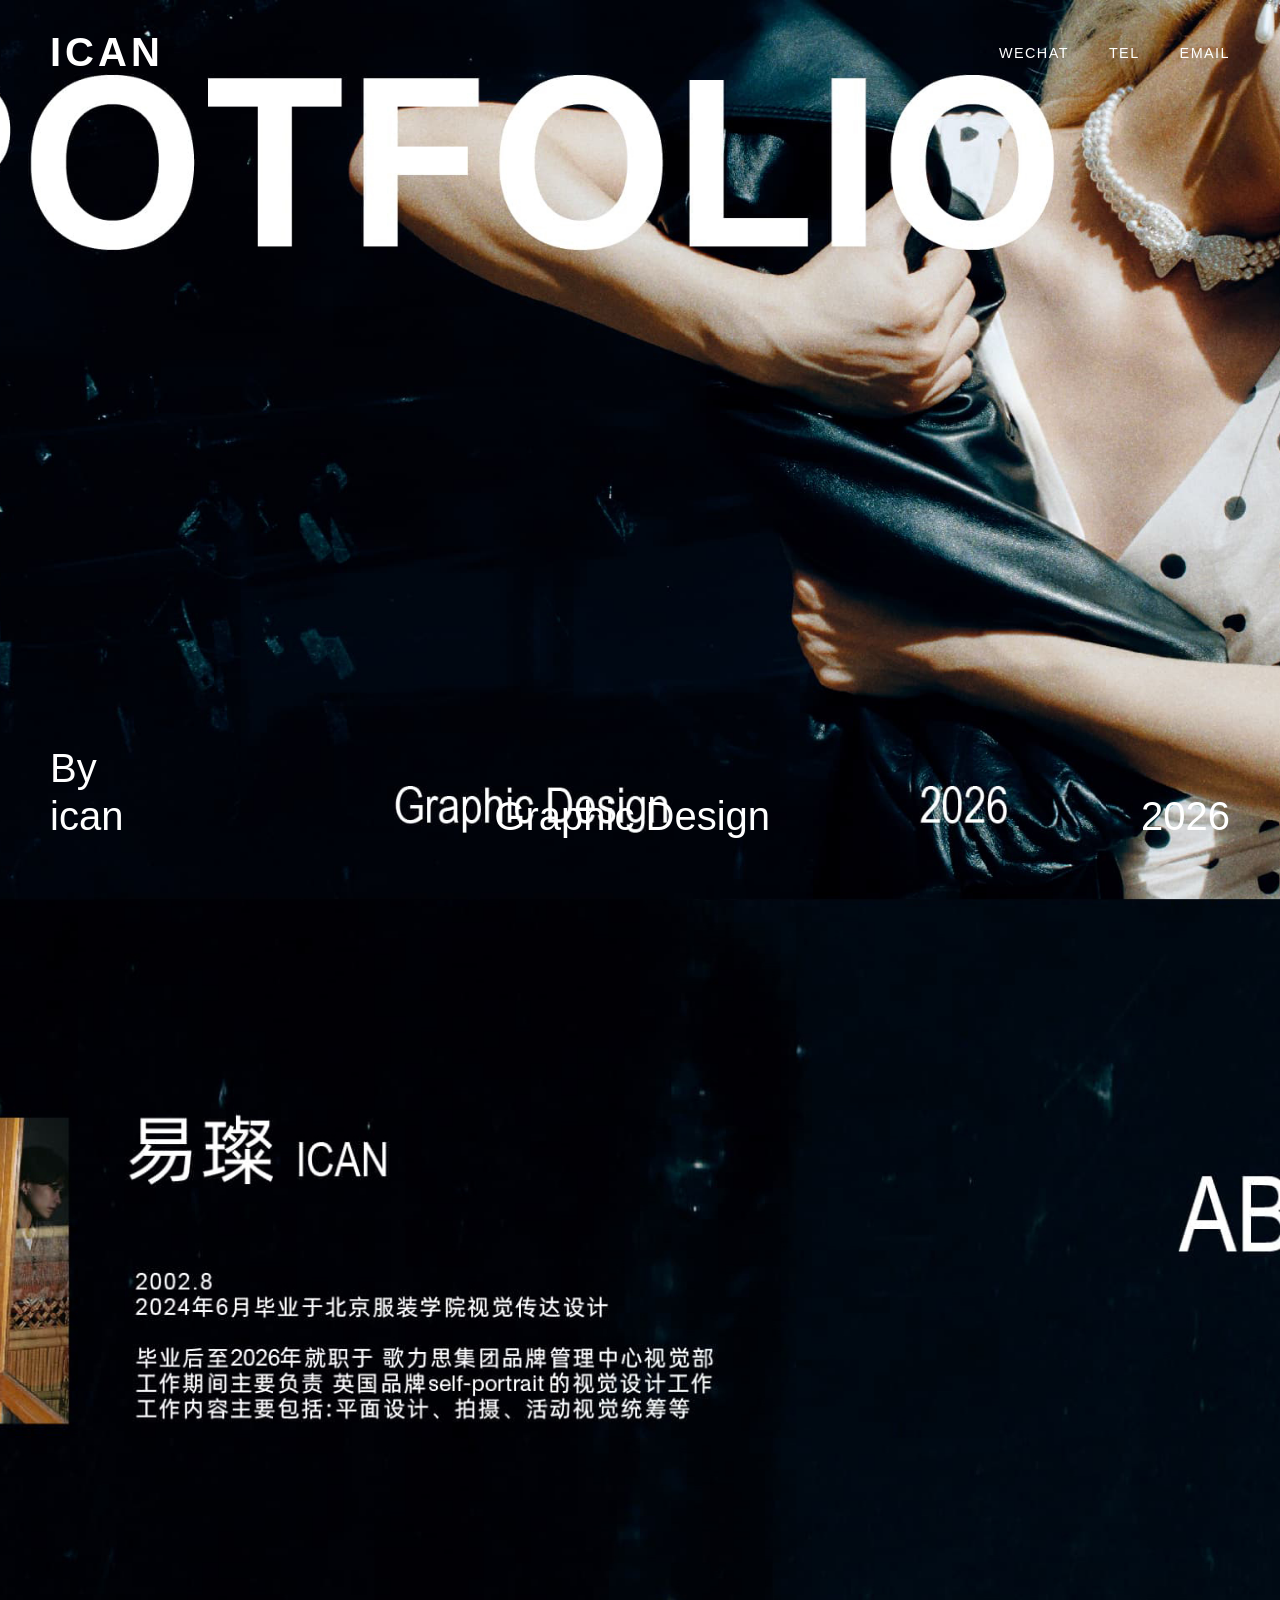
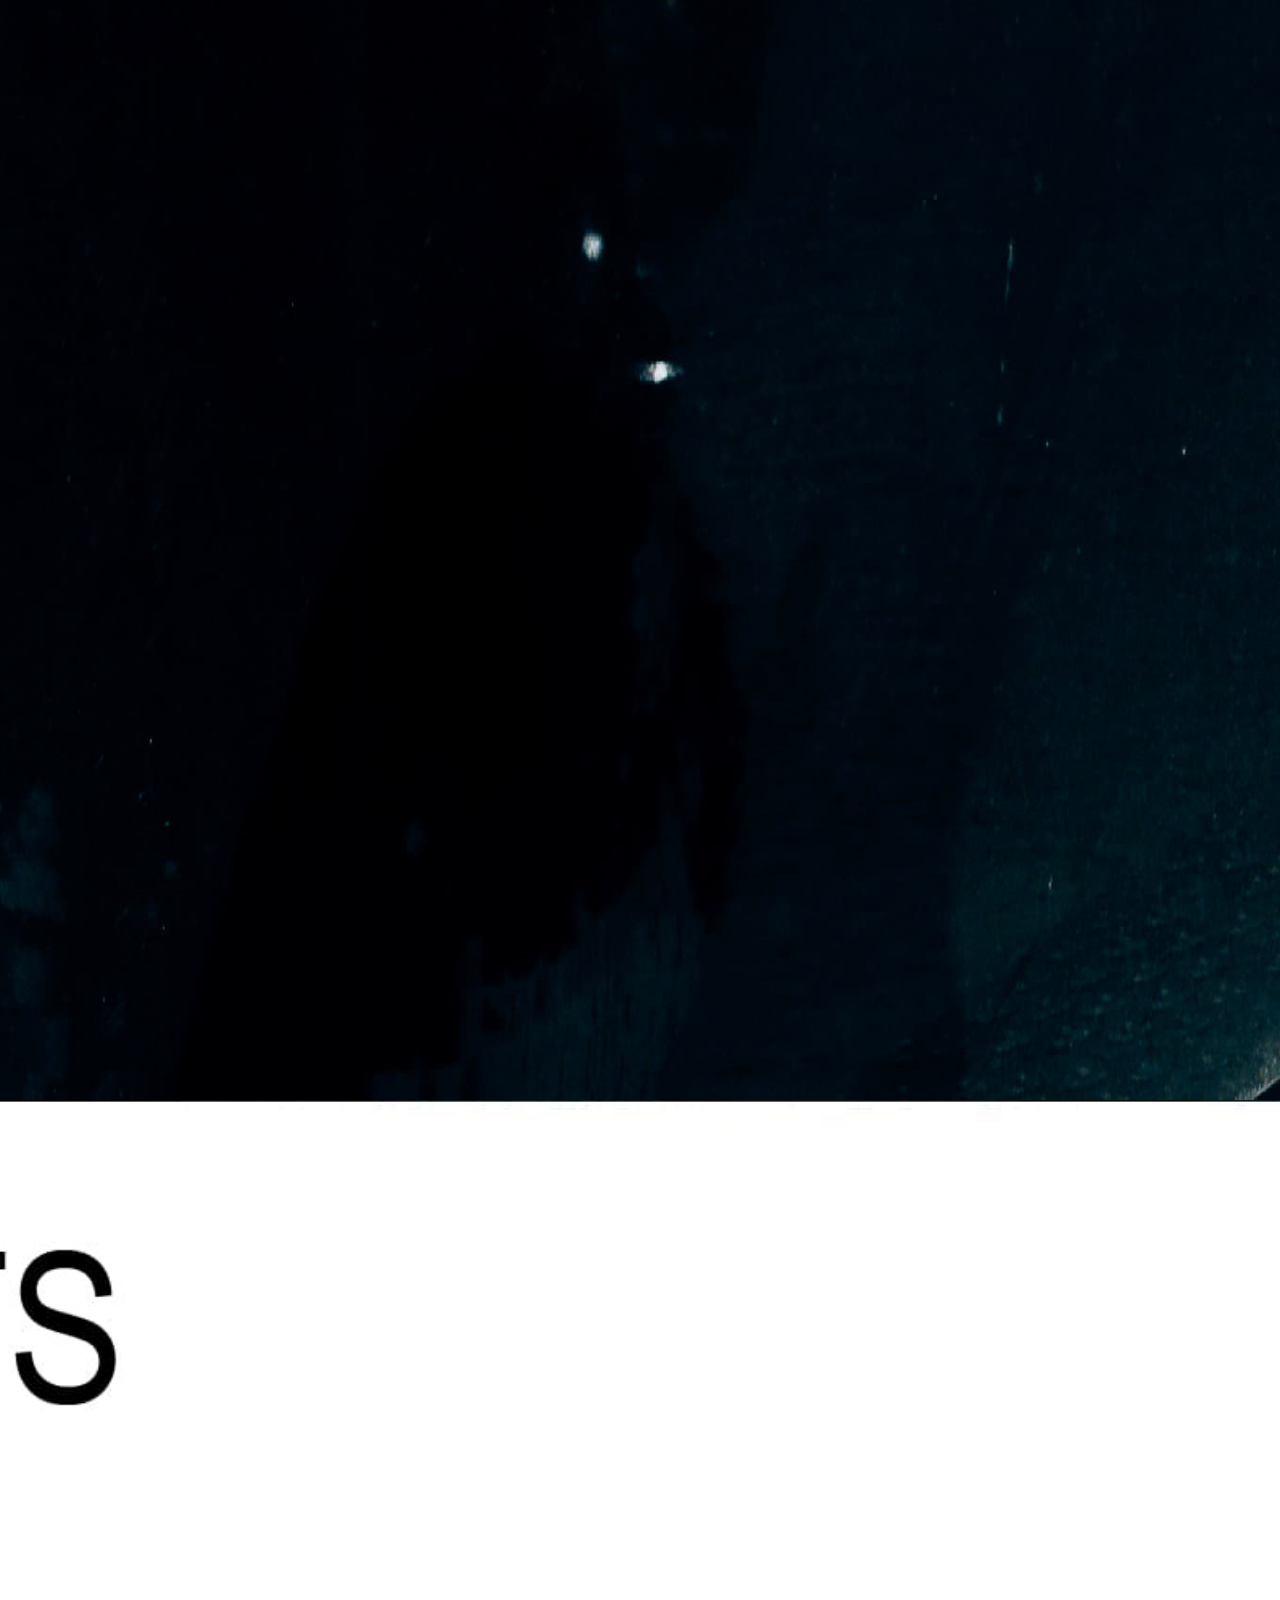
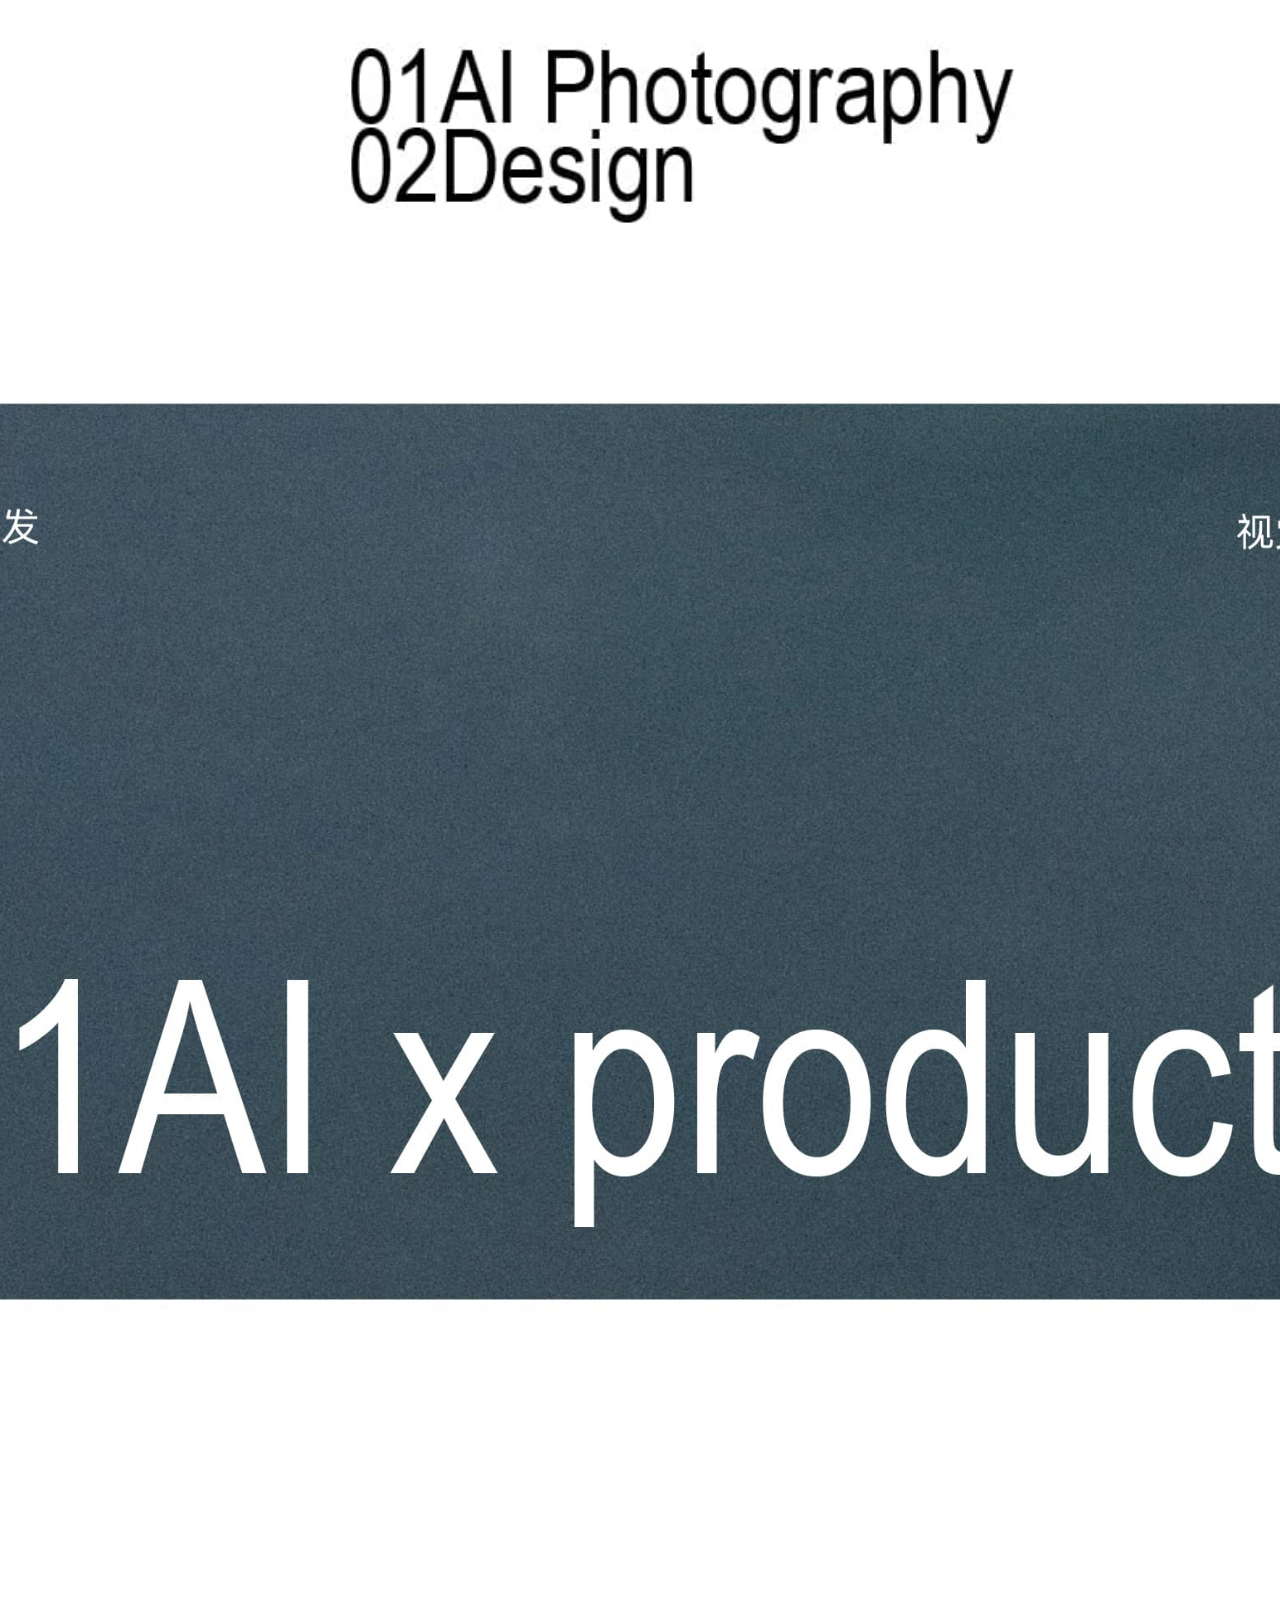
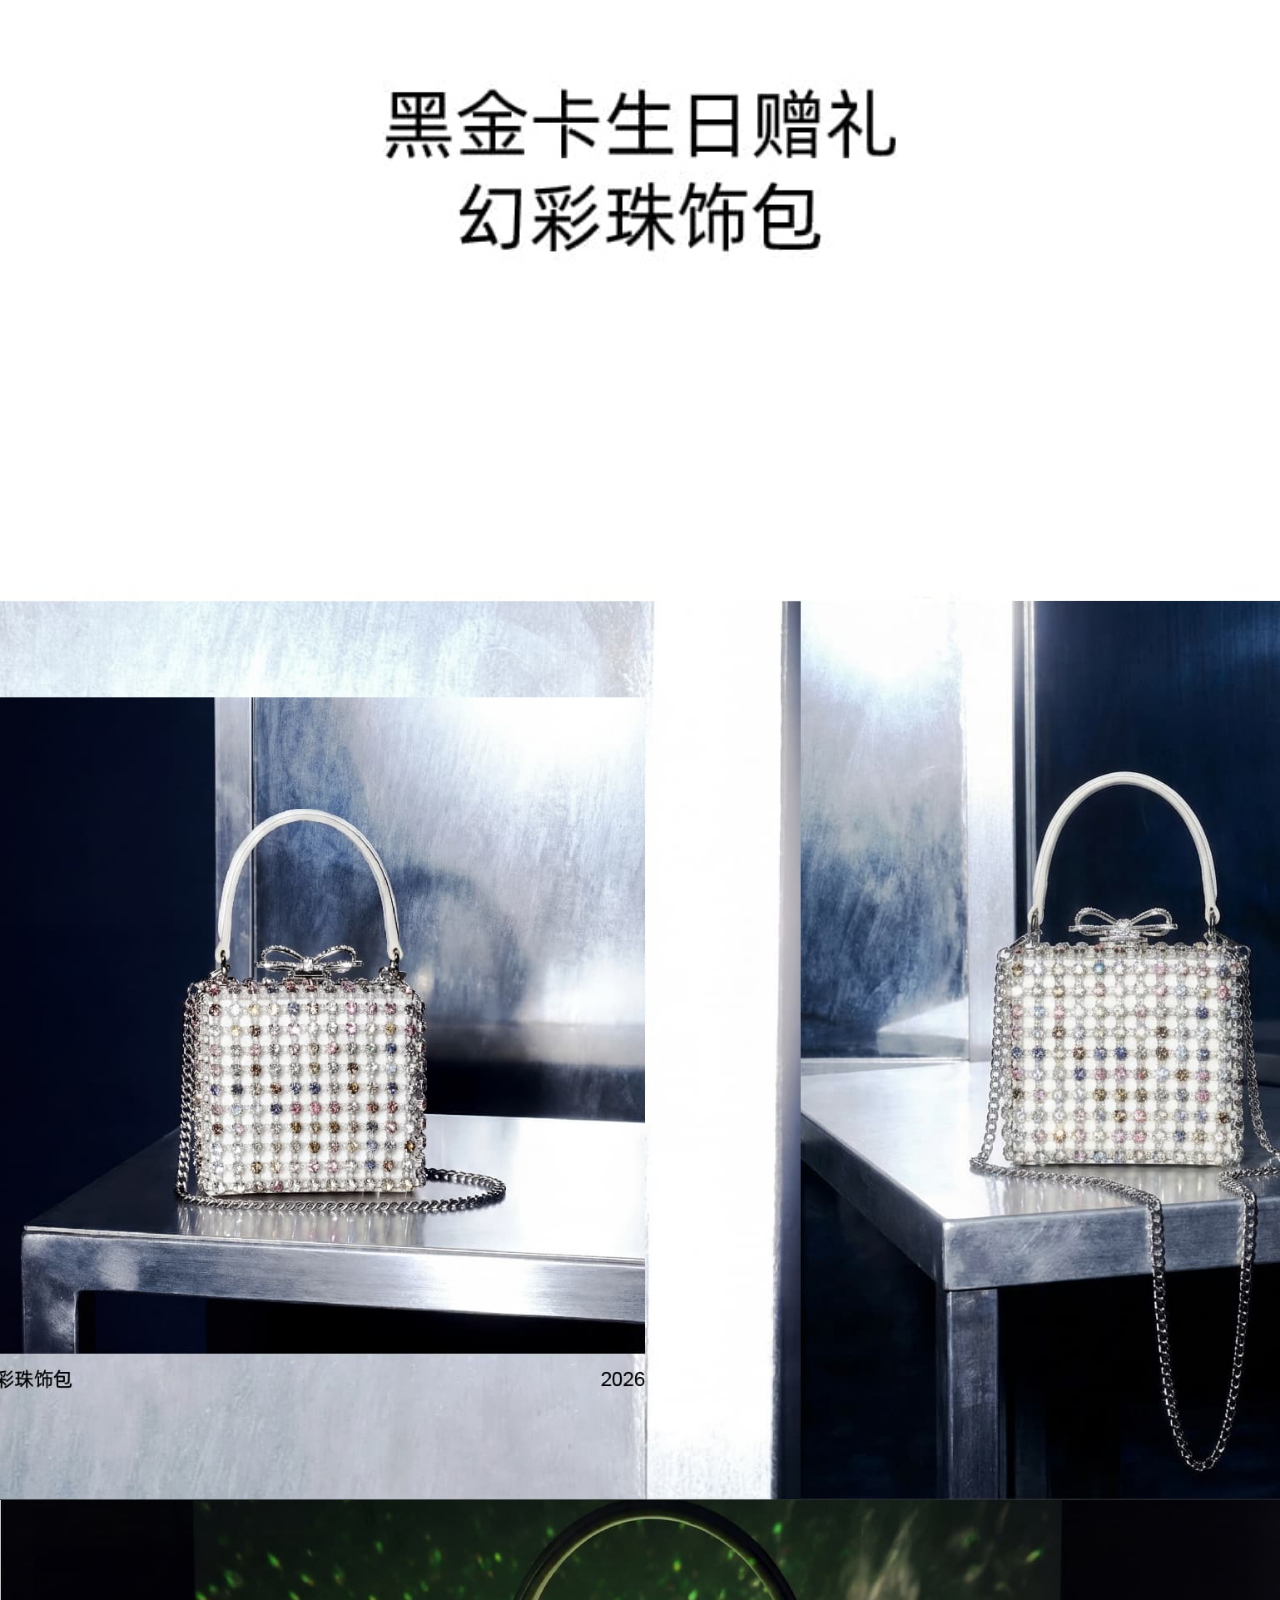
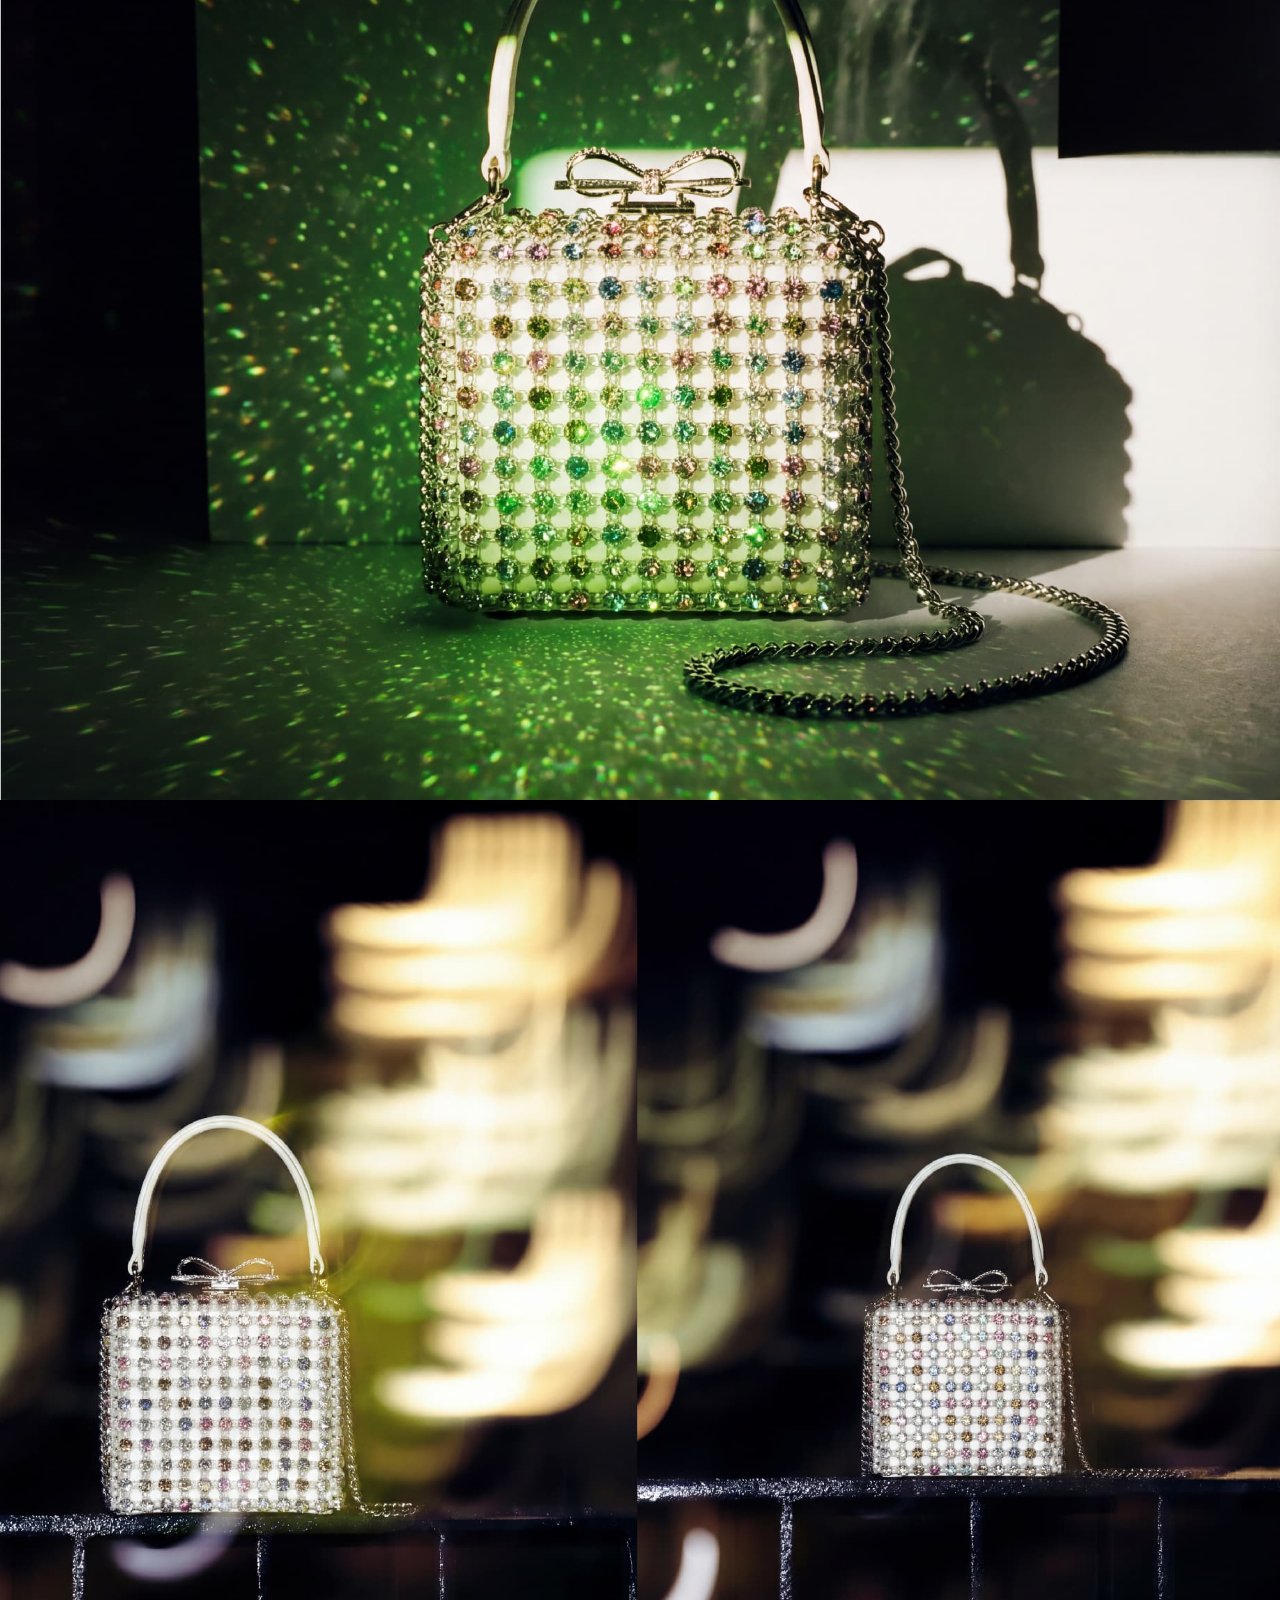
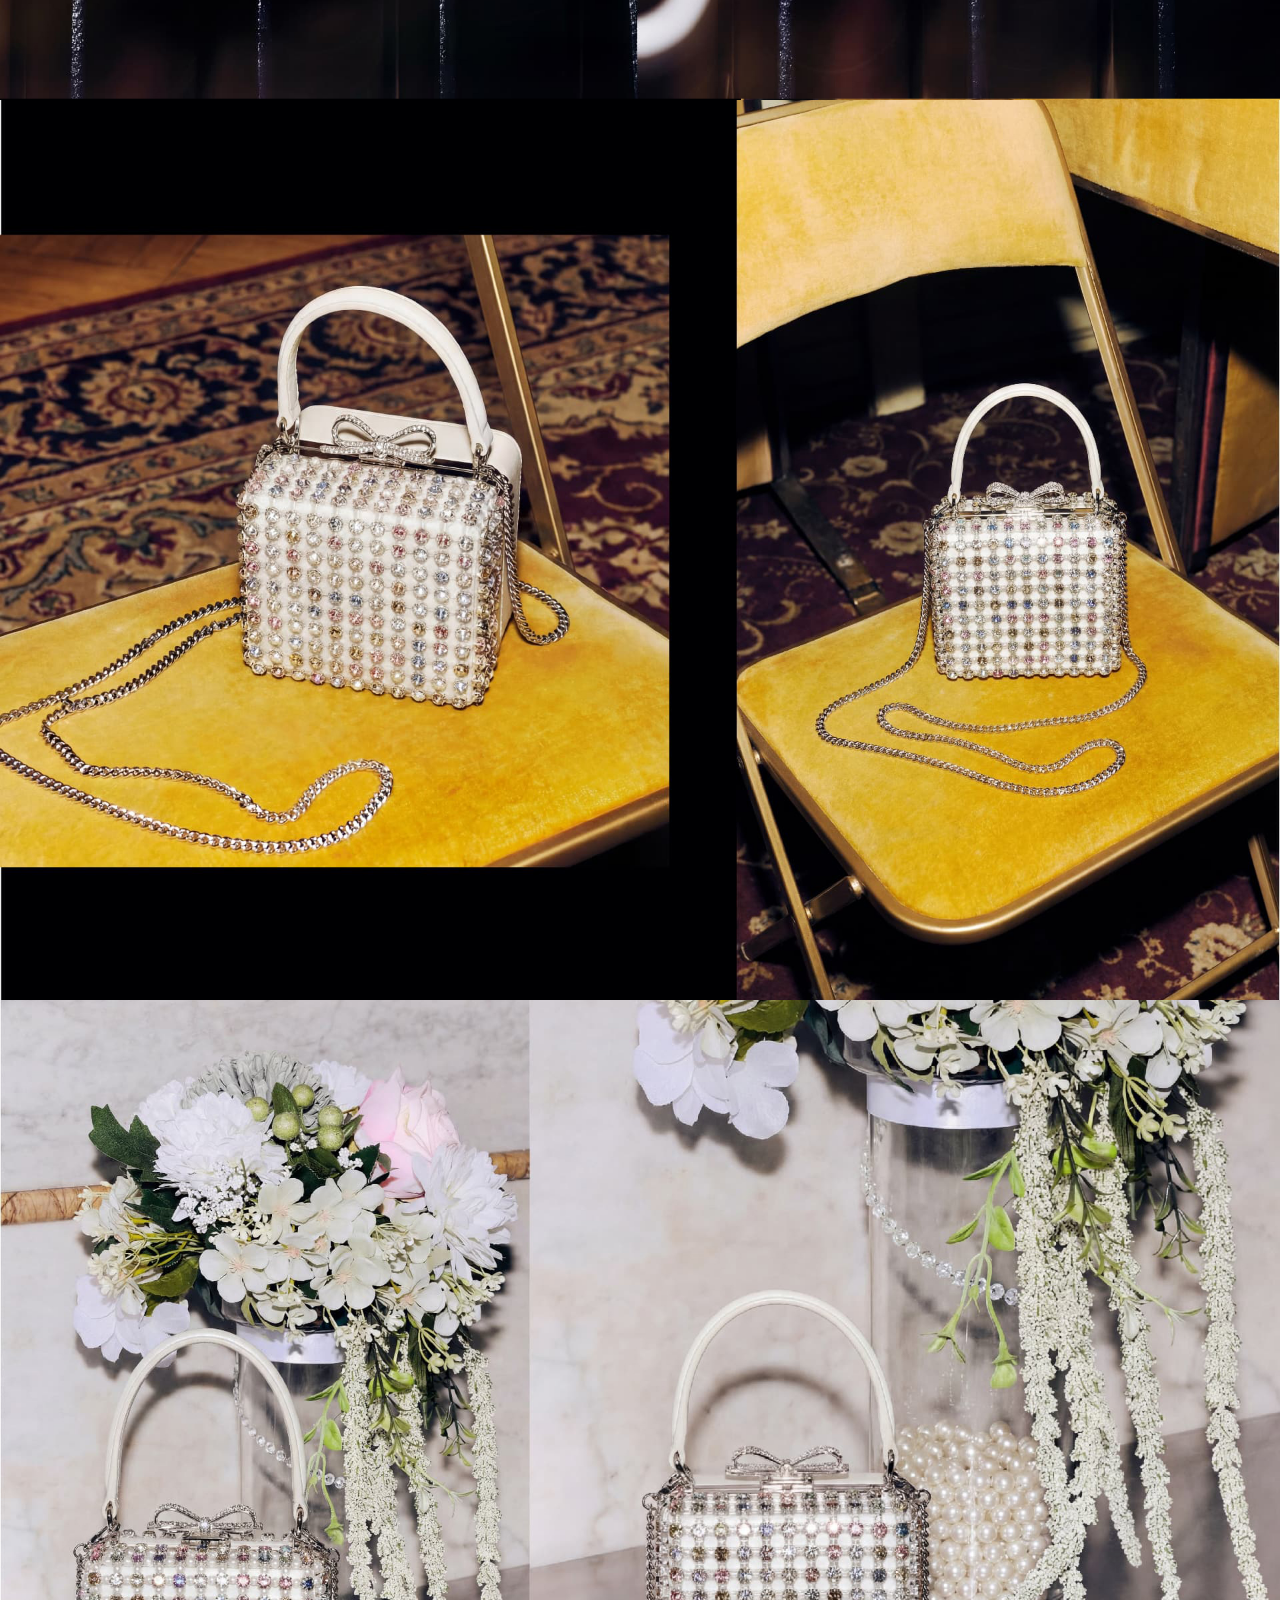
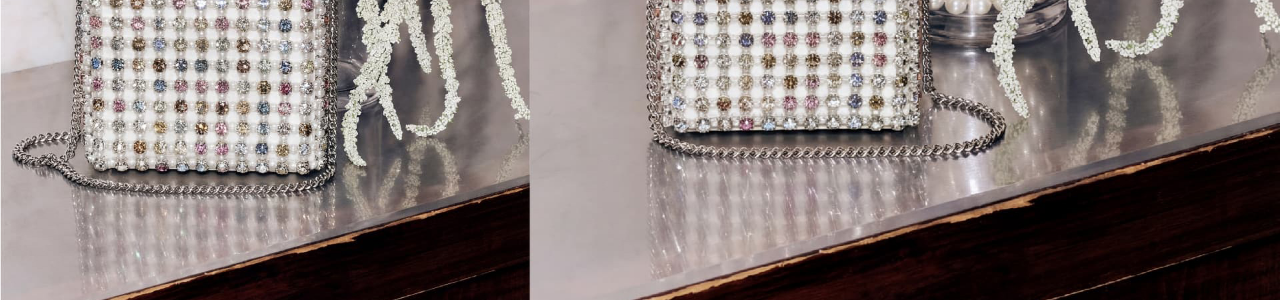
==== index.html @ d97533ba "Initial commit: Portfolio website with image gallery Co-Authored-By: Claude Sonnet 4.5 <noreply@anth" ====
<!DOCTYPE html>
<html lang="zh-CN">
<head>
    <meta charset="UTF-8">
    <meta name="viewport" content="width=device-width, initial-scale=1.0">
    <title>ICAN - 作品集</title>
    <link rel="stylesheet" href="styles.css">
</head>
<body>
    <!-- 顶部导航栏 -->
    <nav class="navbar">
        <div class="nav-brand">ICAN</div>
        <div class="nav-links">
            <a href="#wechat">WECHAT</a>
            <a href="#tel">TEL</a>
            <a href="#email">EMAIL</a>
        </div>
    </nav>

    <!-- 图片画廊 -->
    <div class="gallery">
        <div class="image-container">
            <img src="images/pot_画板-1_01.jpg" alt="作品1">
            <div class="image-overlay">
                <div class="overlay-left">By<br>ican</div>
                <div class="overlay-center">Graphic Design</div>
                <div class="overlay-right">2026</div>
            </div>
        </div>
        <div class="image-container">
            <img src="images/pot_画板-1_02.jpg" alt="作品2">
        </div>
        <div class="image-container">
            <img src="images/pot_画板-1_03.jpg" alt="作品3">
        </div>
        <div class="image-container">
            <img src="images/pot_画板-1_04.jpg" alt="作品4">
        </div>
        <div class="image-container">
            <img src="images/pot_画板-1_05.jpg" alt="作品5">
        </div>
        <div class="image-container">
            <img src="images/pot_画板-1_06.jpg" alt="作品6">
        </div>
        <div class="image-container">
            <img src="images/pot_画板-1_07.jpg" alt="作品7">
        </div>
        <div class="image-container">
            <img src="images/pot_画板-1_08.jpg" alt="作品8">
        </div>
        <div class="image-container">
            <img src="images/pot_画板-1_09.jpg" alt="作品9">
        </div>
        <div class="image-container">
            <img src="images/pot_画板-1_10.jpg" alt="作品10">
        </div>
        <div class="image-container">
            <img src="images/pot_画板-1_11.jpg" alt="作品11">
        </div>
    </div>

    <script src="script.js"></script>
</body>
</html>
---- styles.css ----
/* 全局样式重置 */
* {
    margin: 0;
    padding: 0;
    box-sizing: border-box;
}

body {
    background: #000000;
    font-family: 'Segoe UI', Tahoma, Geneva, Verdana, sans-serif;
    overflow-x: hidden;
}

/* 顶部导航栏 */
.navbar {
    position: fixed;
    top: 0;
    left: 0;
    right: 0;
    display: flex;
    justify-content: space-between;
    align-items: center;
    padding: 30px 50px;
    background: transparent;
    z-index: 1000;
    color: white;
}

.nav-brand {
    font-size: 2.5rem;
    font-weight: bold;
    letter-spacing: 0.1em;
}

.nav-links {
    display: flex;
    gap: 40px;
}

.nav-links a {
    color: white;
    text-decoration: none;
    font-size: 0.9rem;
    letter-spacing: 0.1em;
    transition: opacity 0.3s ease;
}

.nav-links a:hover {
    opacity: 0.7;
}

/* 图片容器 */
.gallery {
    display: flex;
    flex-direction: column;
}

/* 单个图片容器 */
.image-container {
    position: relative;
    width: 100vw;
    height: 100vh;
    overflow: hidden;
}

.image-container img {
    width: 100%;
    height: 100%;
    object-fit: cover;
    display: block;
}

/* 图片叠加文字 */
.image-overlay {
    position: absolute;
    bottom: 60px;
    left: 0;
    right: 0;
    display: flex;
    justify-content: space-between;
    align-items: flex-end;
    padding: 0 50px;
    color: white;
    font-size: 2.5rem;
    line-height: 1.2;
}

.overlay-left {
    text-align: left;
    font-weight: 300;
}

.overlay-center {
    text-align: center;
    font-weight: 400;
}

.overlay-right {
    text-align: right;
    font-weight: 300;
}

/* 响应式设计 */
@media (max-width: 768px) {
    .navbar {
        padding: 20px 30px;
    }

    .nav-brand {
        font-size: 2rem;
    }

    .nav-links {
        gap: 20px;
    }

    .nav-links a {
        font-size: 0.8rem;
    }

    .image-overlay {
        font-size: 1.5rem;
        padding: 0 30px;
        bottom: 40px;
    }
}

@media (max-width: 480px) {
    .navbar {
        padding: 15px 20px;
    }

    .nav-brand {
        font-size: 1.5rem;
    }

    .nav-links {
        flex-direction: column;
        gap: 10px;
        align-items: flex-end;
    }

    .nav-links a {
        font-size: 0.7rem;
    }

    .image-overlay {
        font-size: 1rem;
        padding: 0 20px;
        bottom: 30px;
        flex-direction: column;
        align-items: flex-start;
        gap: 10px;
    }

    .overlay-left,
    .overlay-center,
    .overlay-right {
        text-align: left;
    }
}
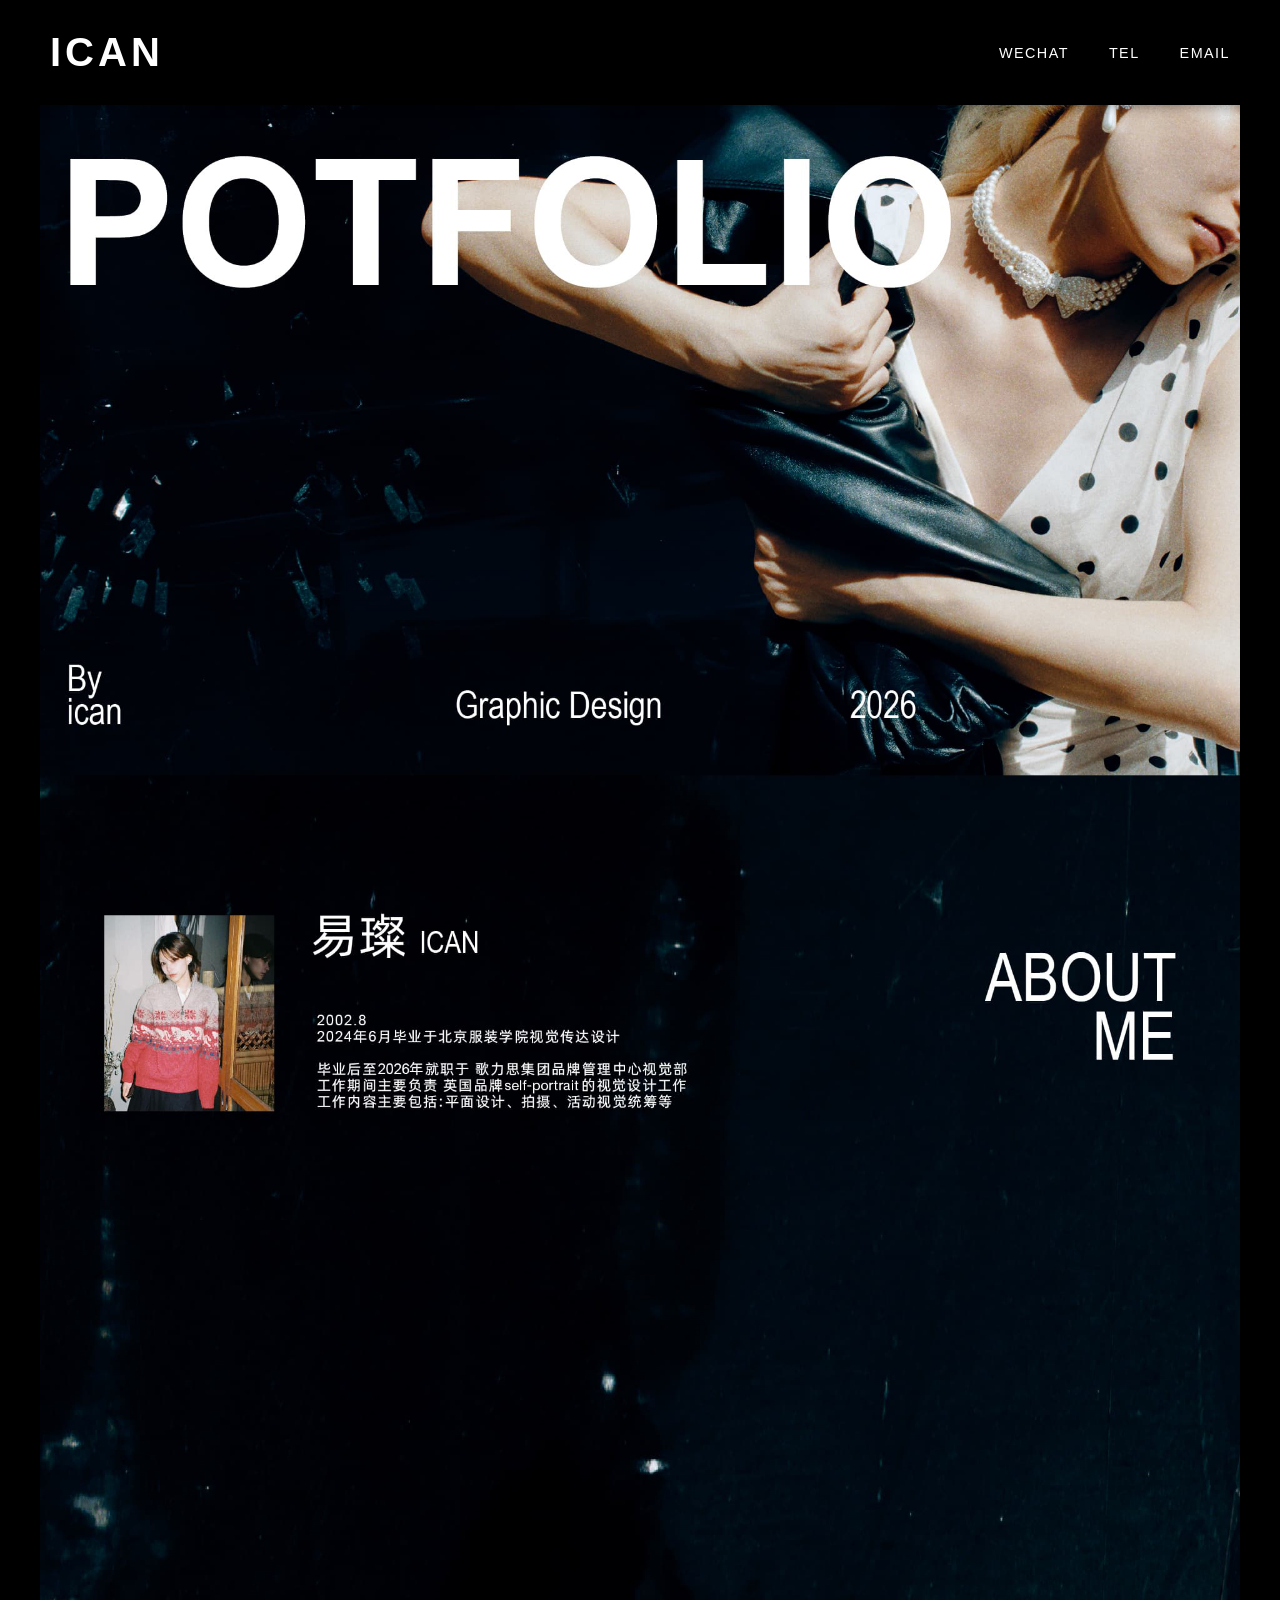
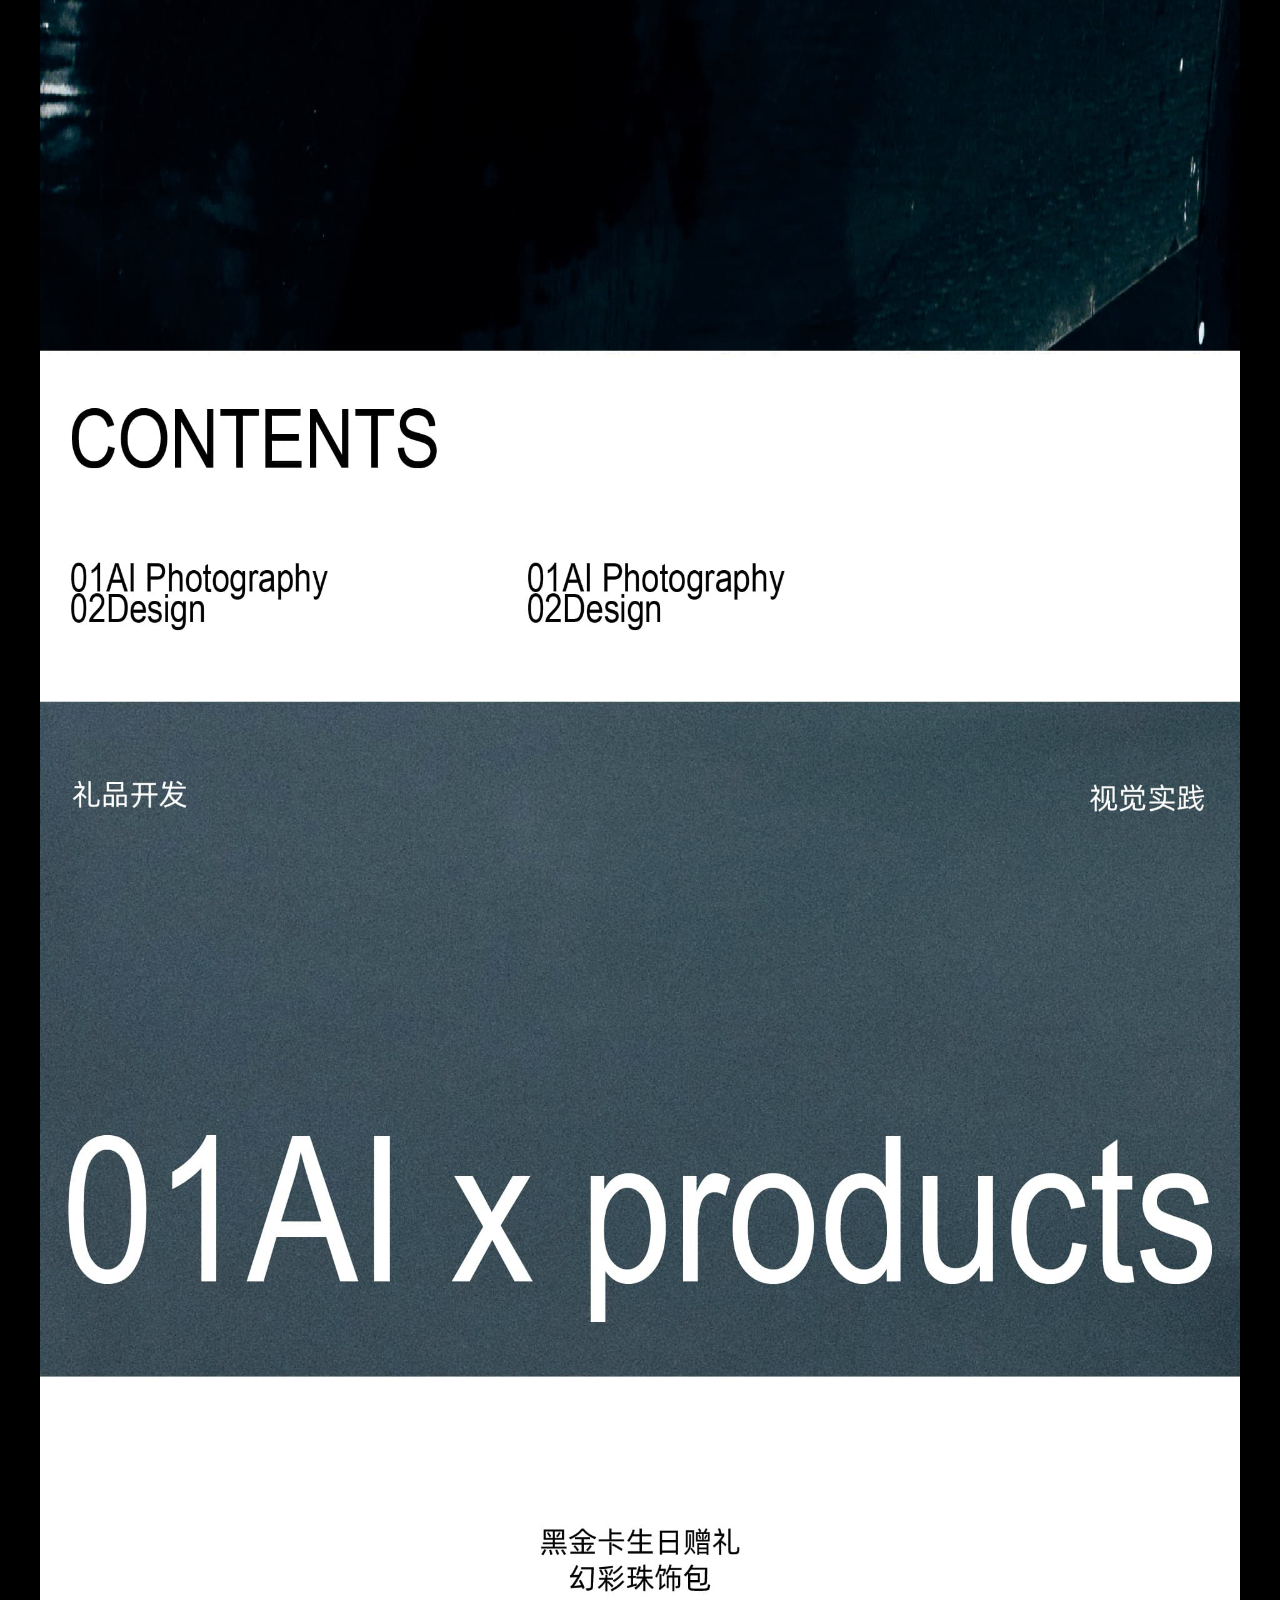
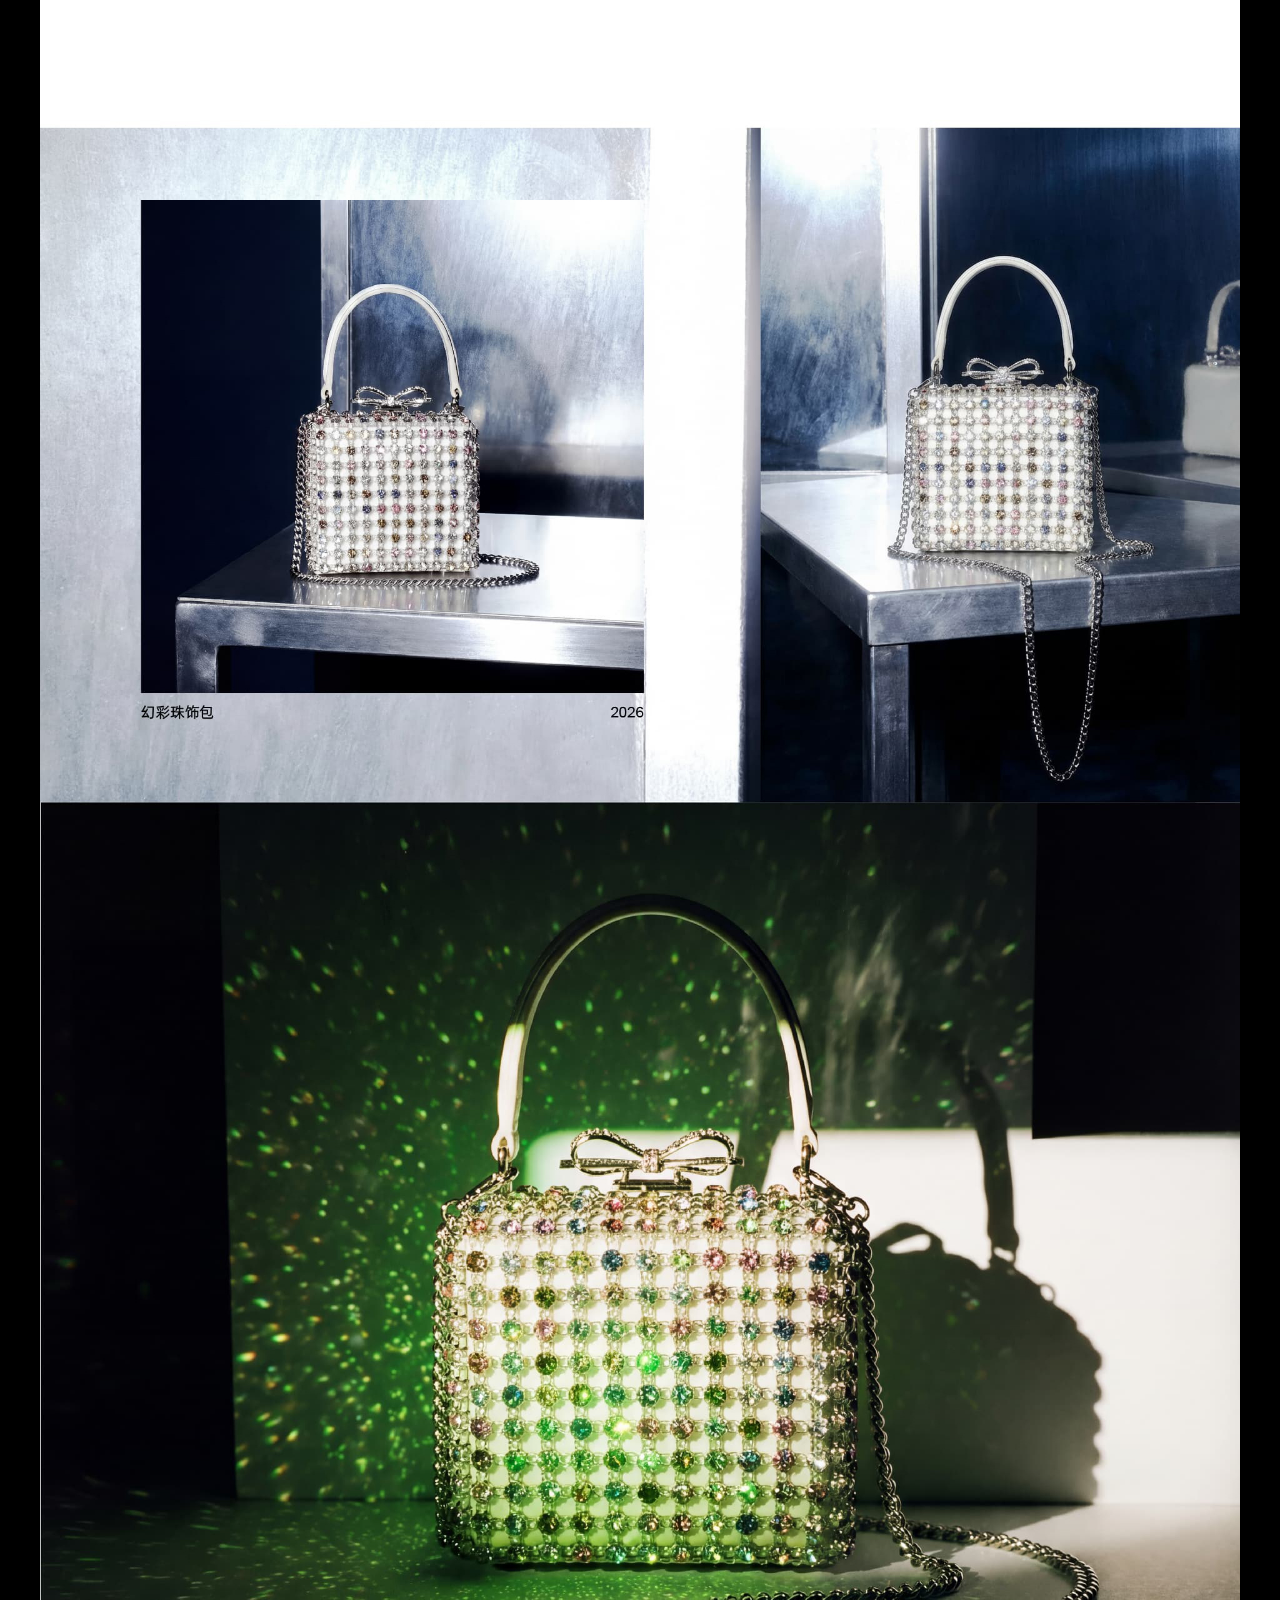
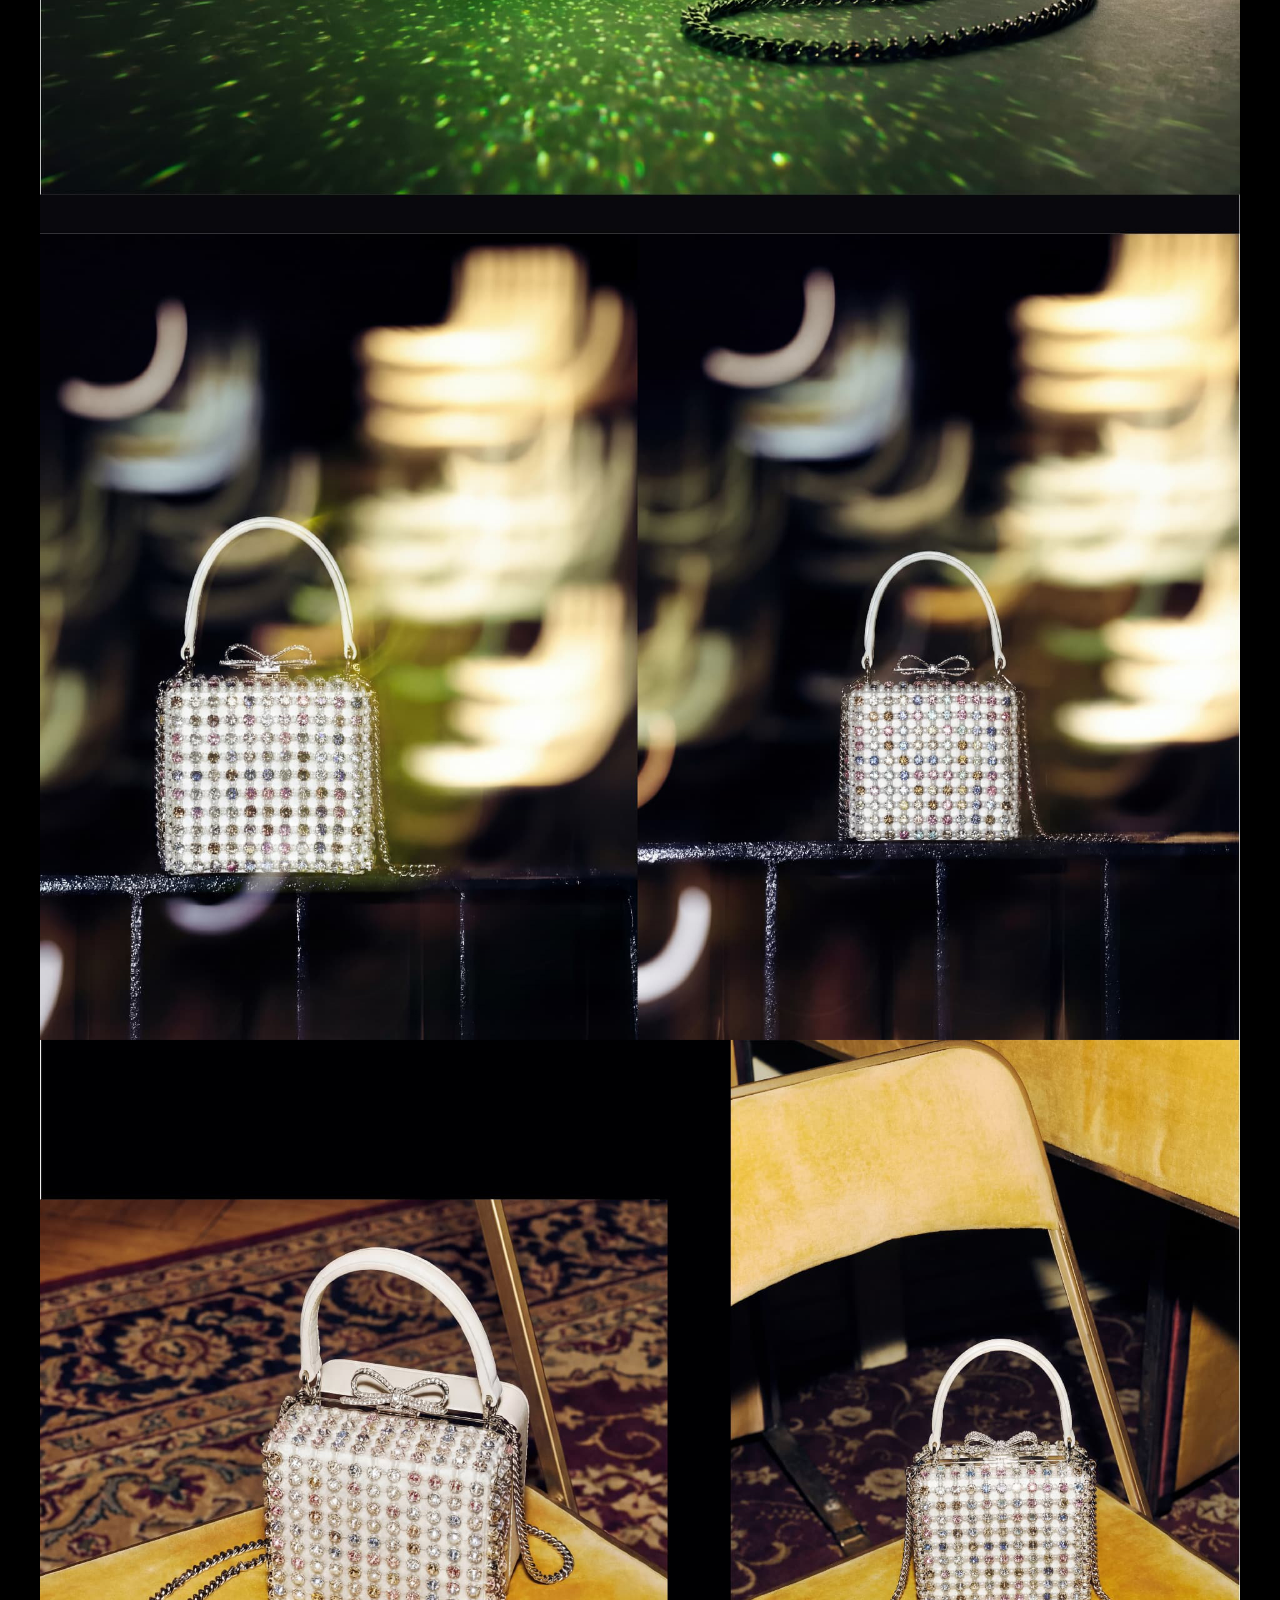
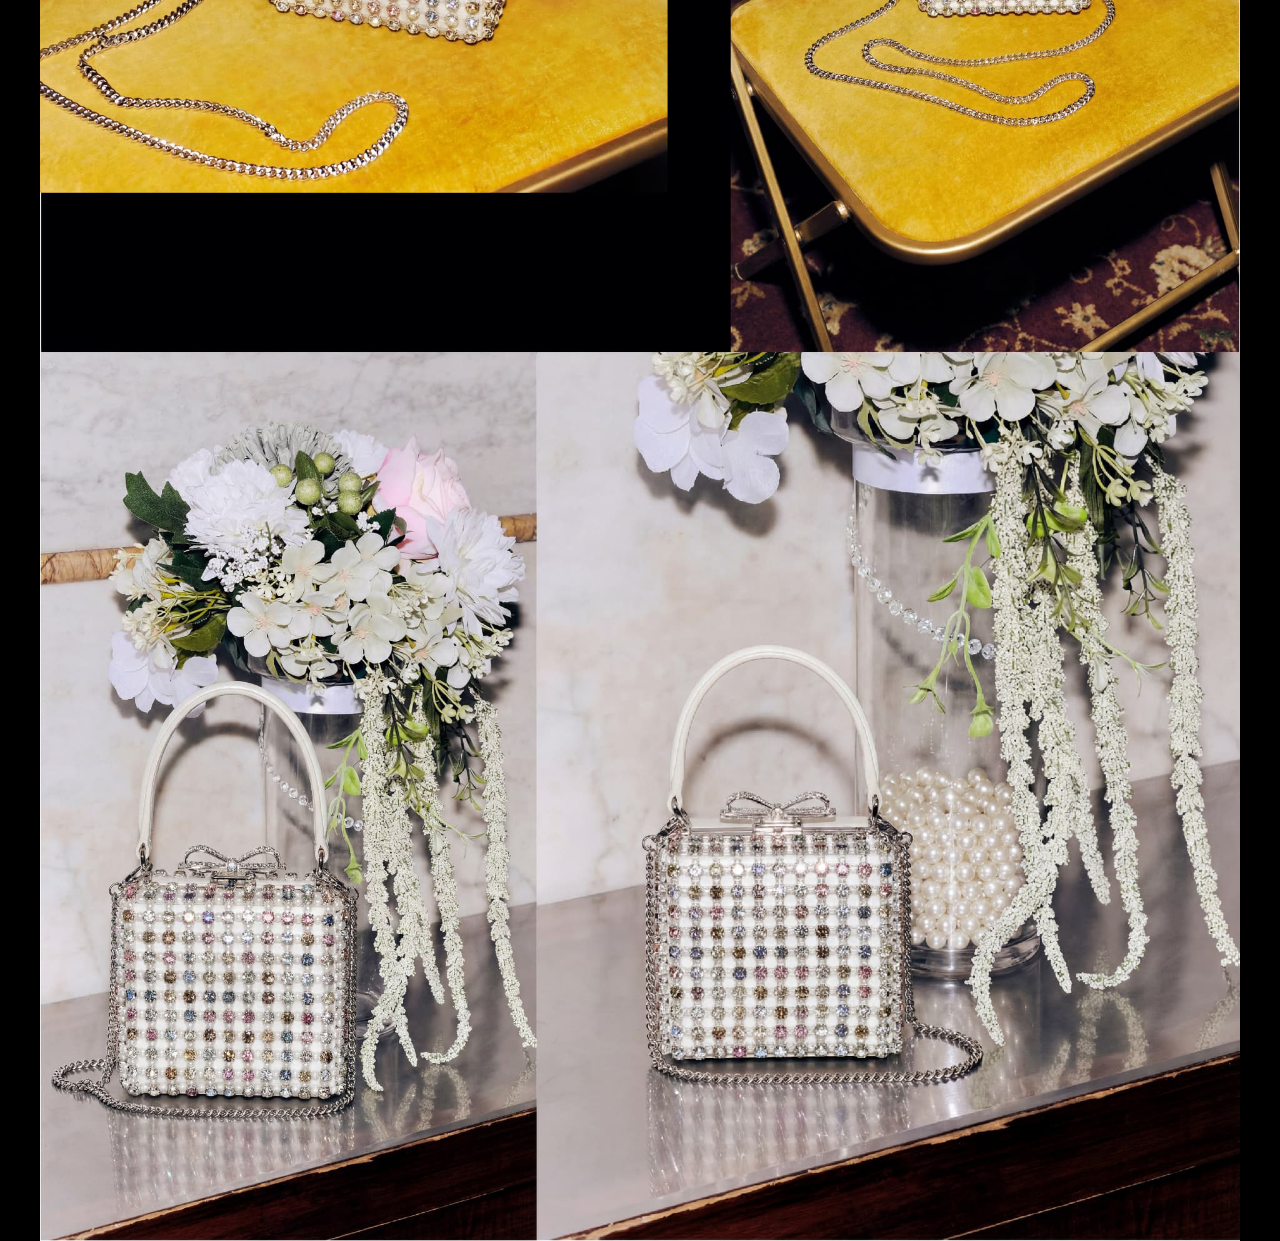
==== commit 6226c5f5: "Update: Add navigation bar and full-screen image gallery - Added ICAN navigation bar with contact li" ====
--- a/index.html
+++ b/index.html
@@ -21,11 +21,6 @@
     <div class="gallery">
         <div class="image-container">
             <img src="images/pot_画板-1_01.jpg" alt="作品1">
-            <div class="image-overlay">
-                <div class="overlay-left">By<br>ican</div>
-                <div class="overlay-center">Graphic Design</div>
-                <div class="overlay-right">2026</div>
-            </div>
         </div>
         <div class="image-container">
             <img src="images/pot_画板-1_02.jpg" alt="作品2">
--- a/styles.css
+++ b/styles.css
@@ -21,9 +21,10 @@
     justify-content: space-between;
     align-items: center;
     padding: 30px 50px;
-    background: transparent;
+    background: #000000;
     z-index: 1000;
     color: white;
+    box-shadow: 0 2px 10px rgba(0, 0, 0, 0.3);
 }
 
 .nav-brand {
@@ -53,51 +54,27 @@
 .gallery {
     display: flex;
     flex-direction: column;
+    gap: 0;
+    align-items: center;
+    padding-top: 100px;
 }
 
 /* 单个图片容器 */
 .image-container {
     position: relative;
-    width: 100vw;
-    height: 100vh;
-    overflow: hidden;
+    width: 100%;
+    max-width: 1200px;
 }
 
 .image-container img {
     width: 100%;
-    height: 100%;
-    object-fit: cover;
+    height: auto;
     display: block;
 }
 
 /* 图片叠加文字 */
 .image-overlay {
-    position: absolute;
-    bottom: 60px;
-    left: 0;
-    right: 0;
-    display: flex;
-    justify-content: space-between;
-    align-items: flex-end;
-    padding: 0 50px;
-    color: white;
-    font-size: 2.5rem;
-    line-height: 1.2;
-}
-
-.overlay-left {
-    text-align: left;
-    font-weight: 300;
-}
-
-.overlay-center {
-    text-align: center;
-    font-weight: 400;
-}
-
-.overlay-right {
-    text-align: right;
-    font-weight: 300;
+    display: none;
 }
 
 /* 响应式设计 */
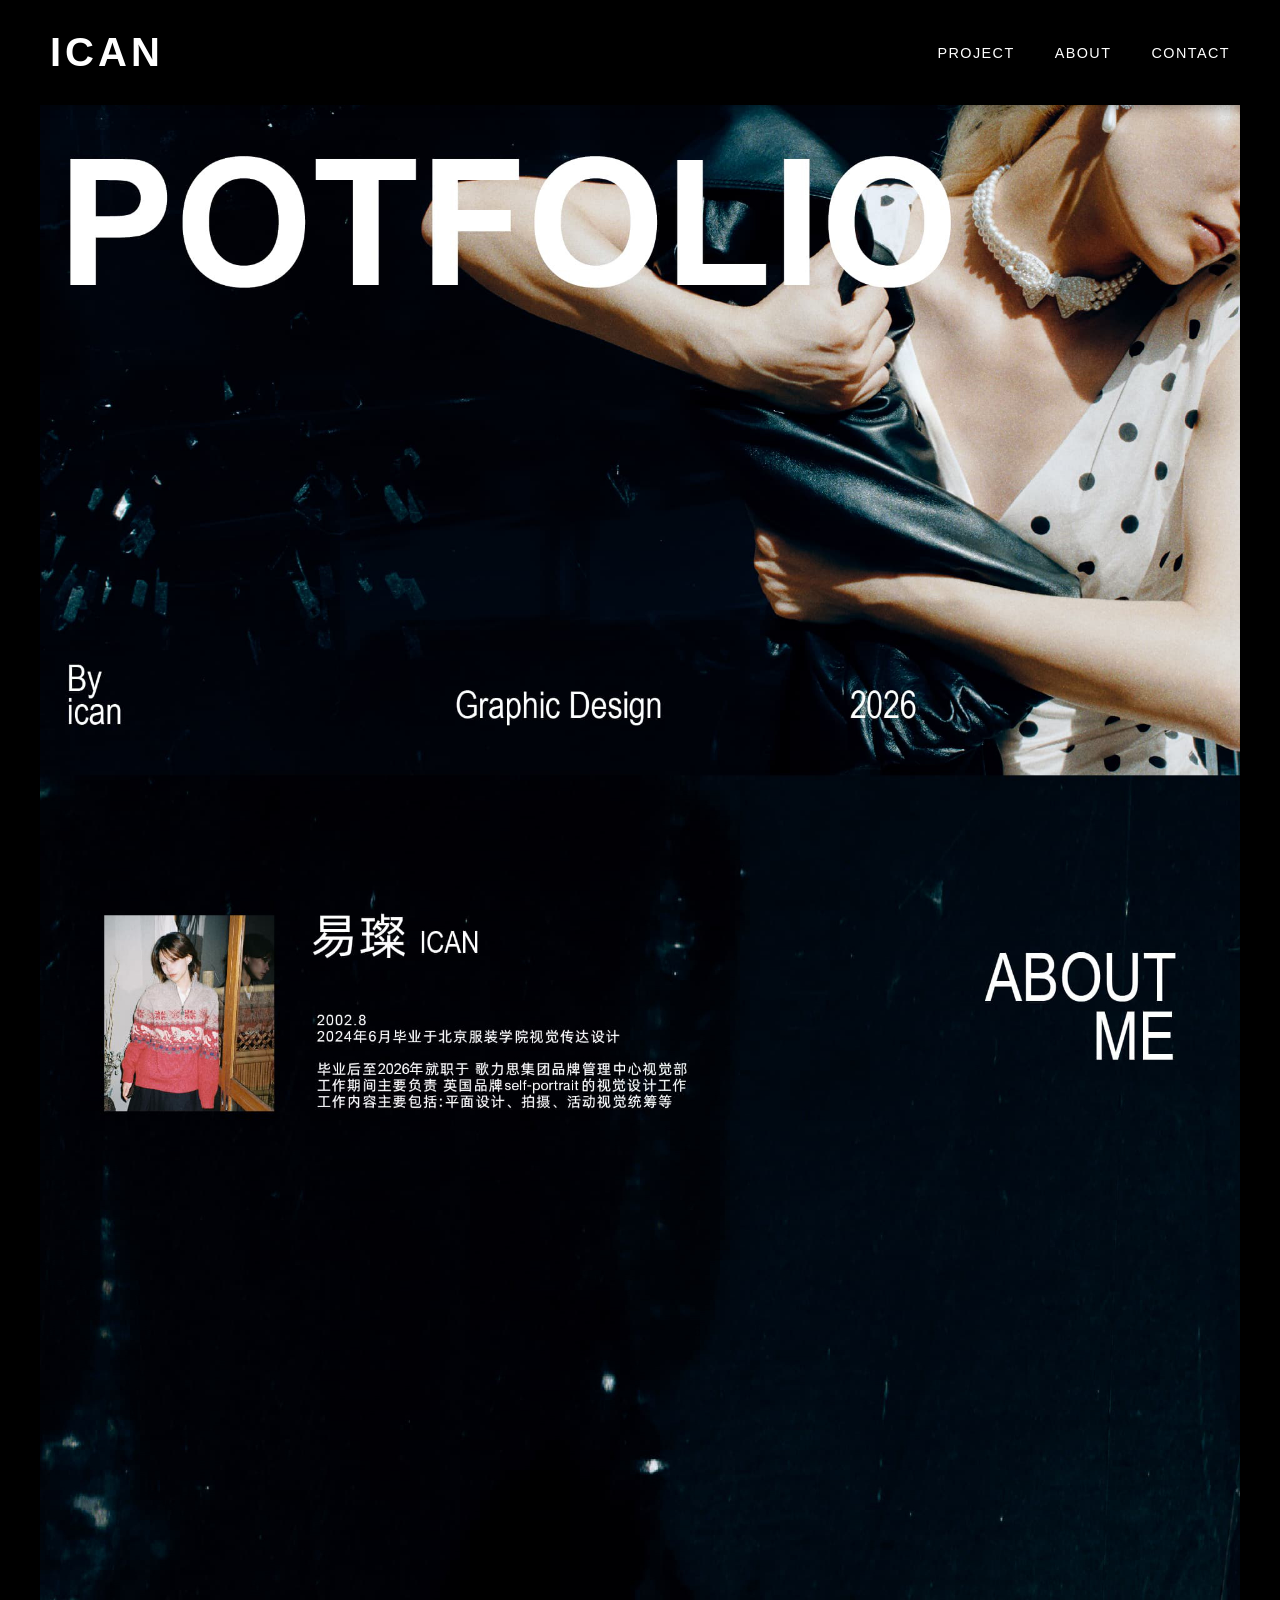
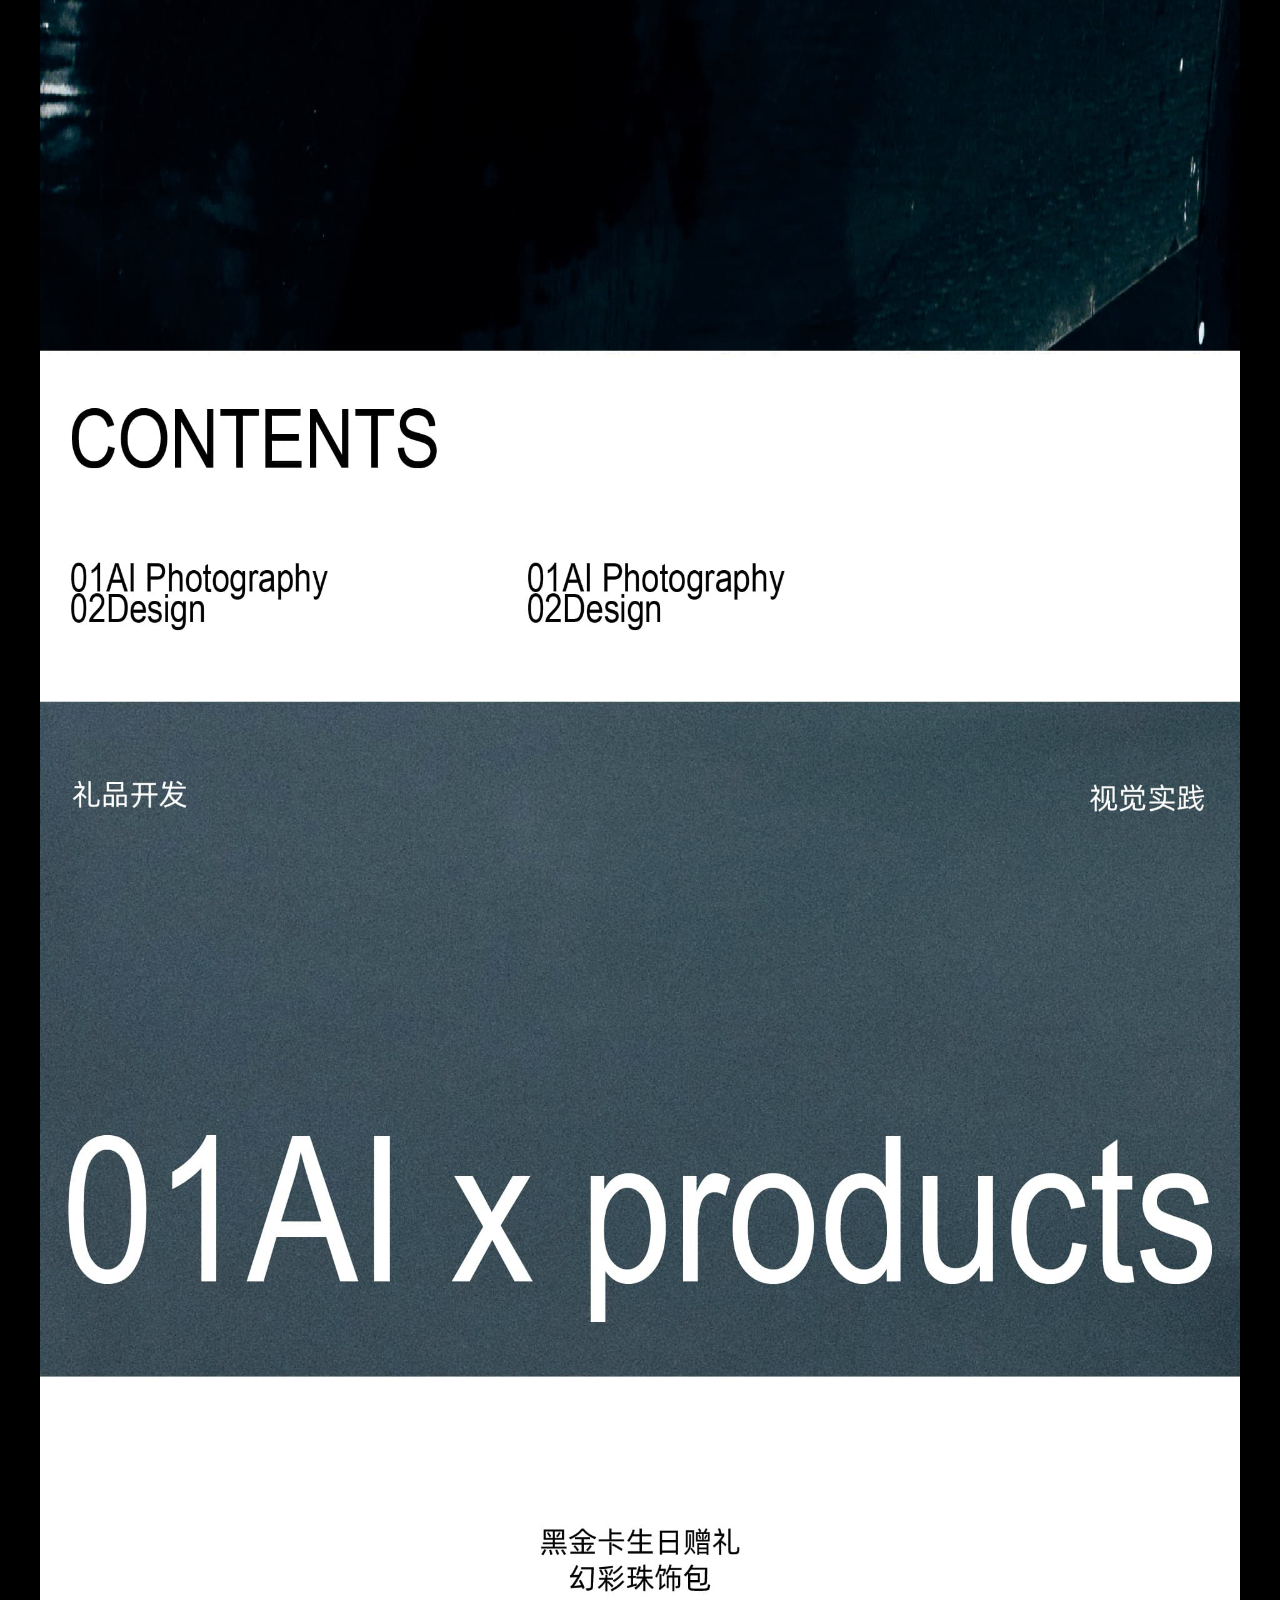
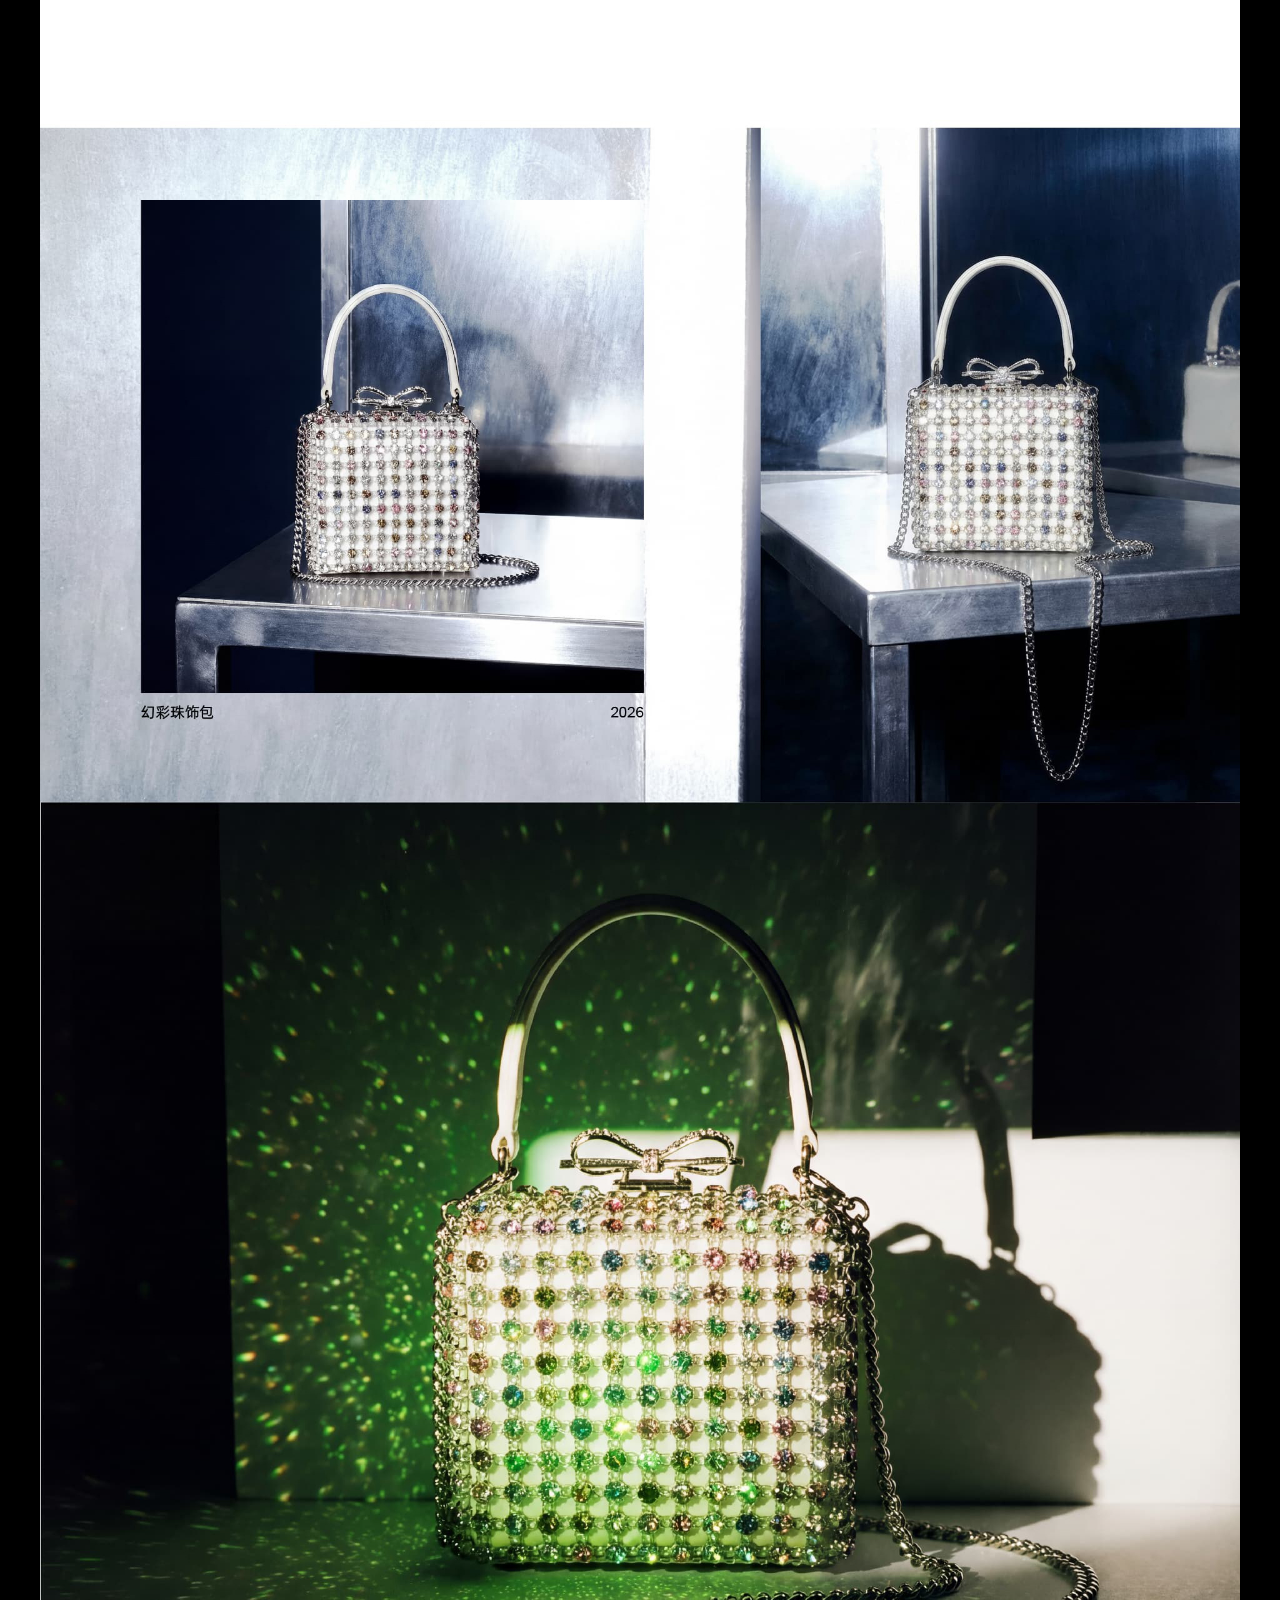
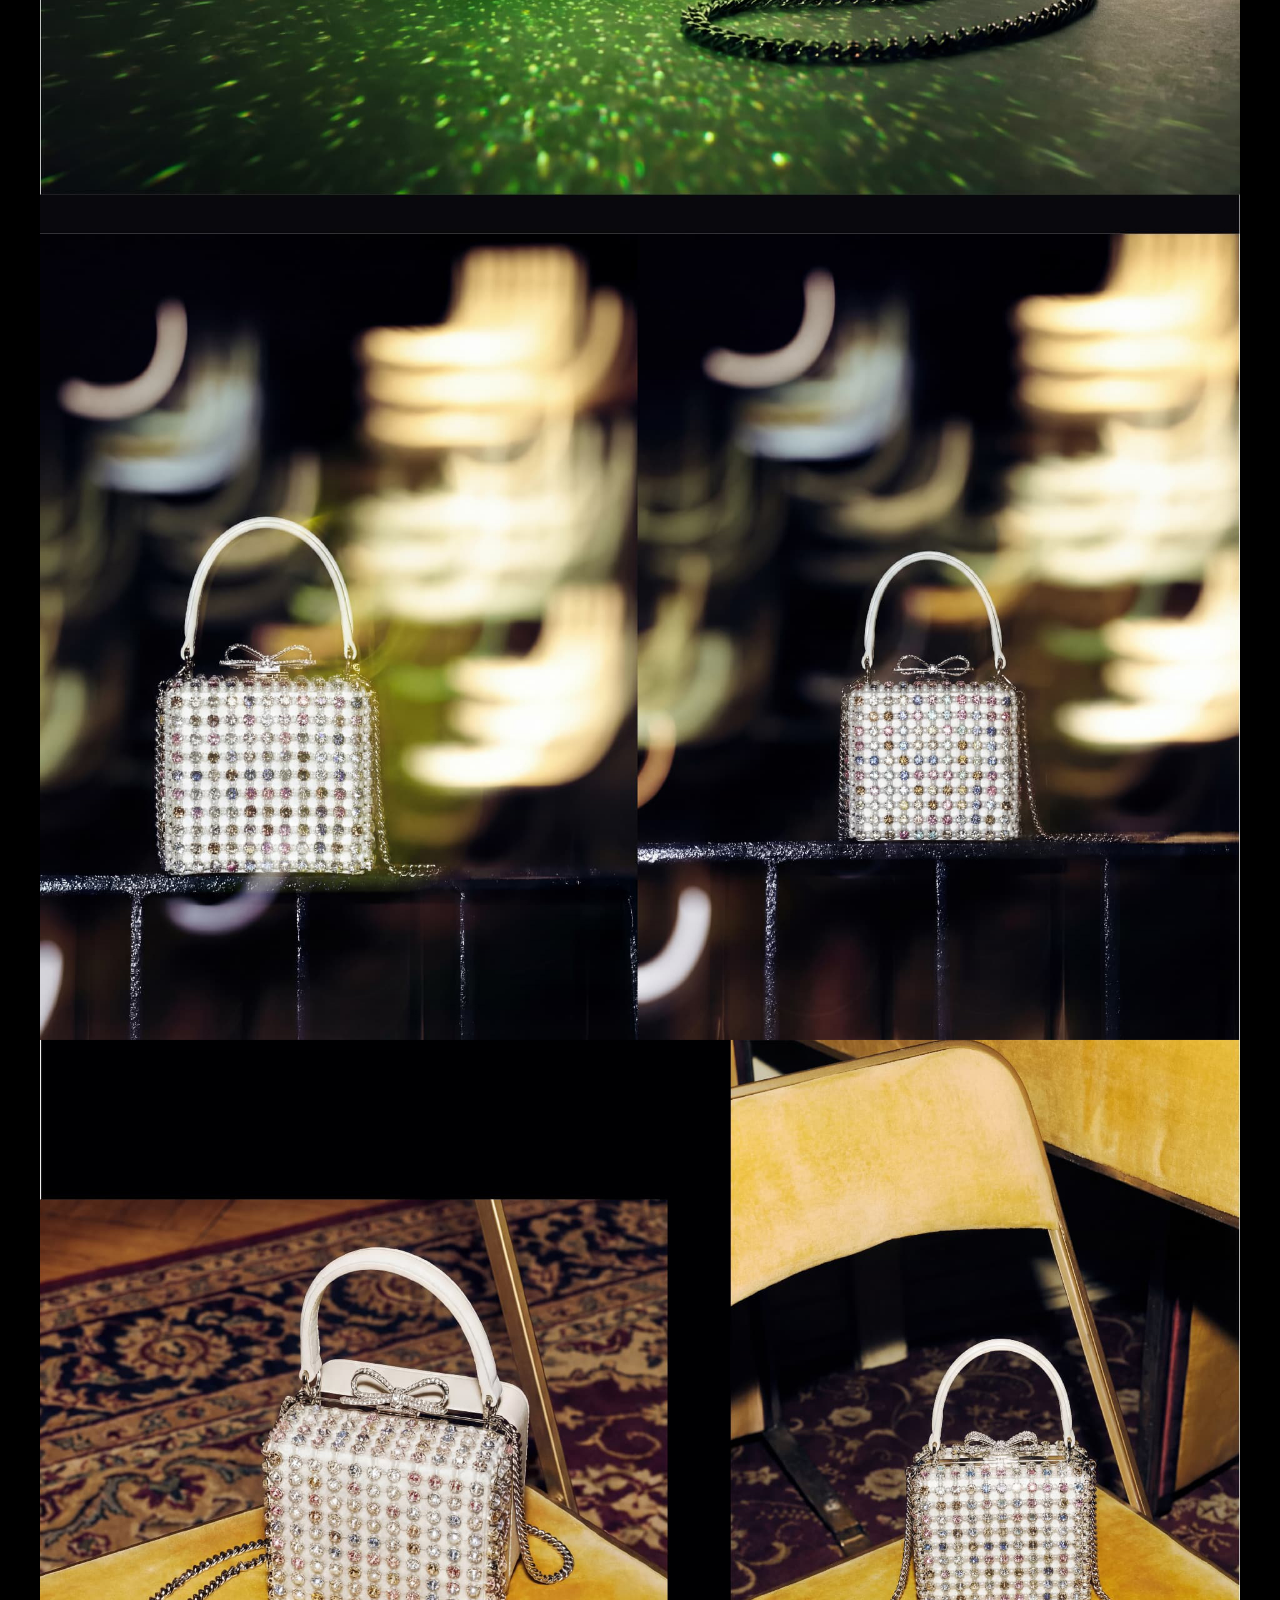
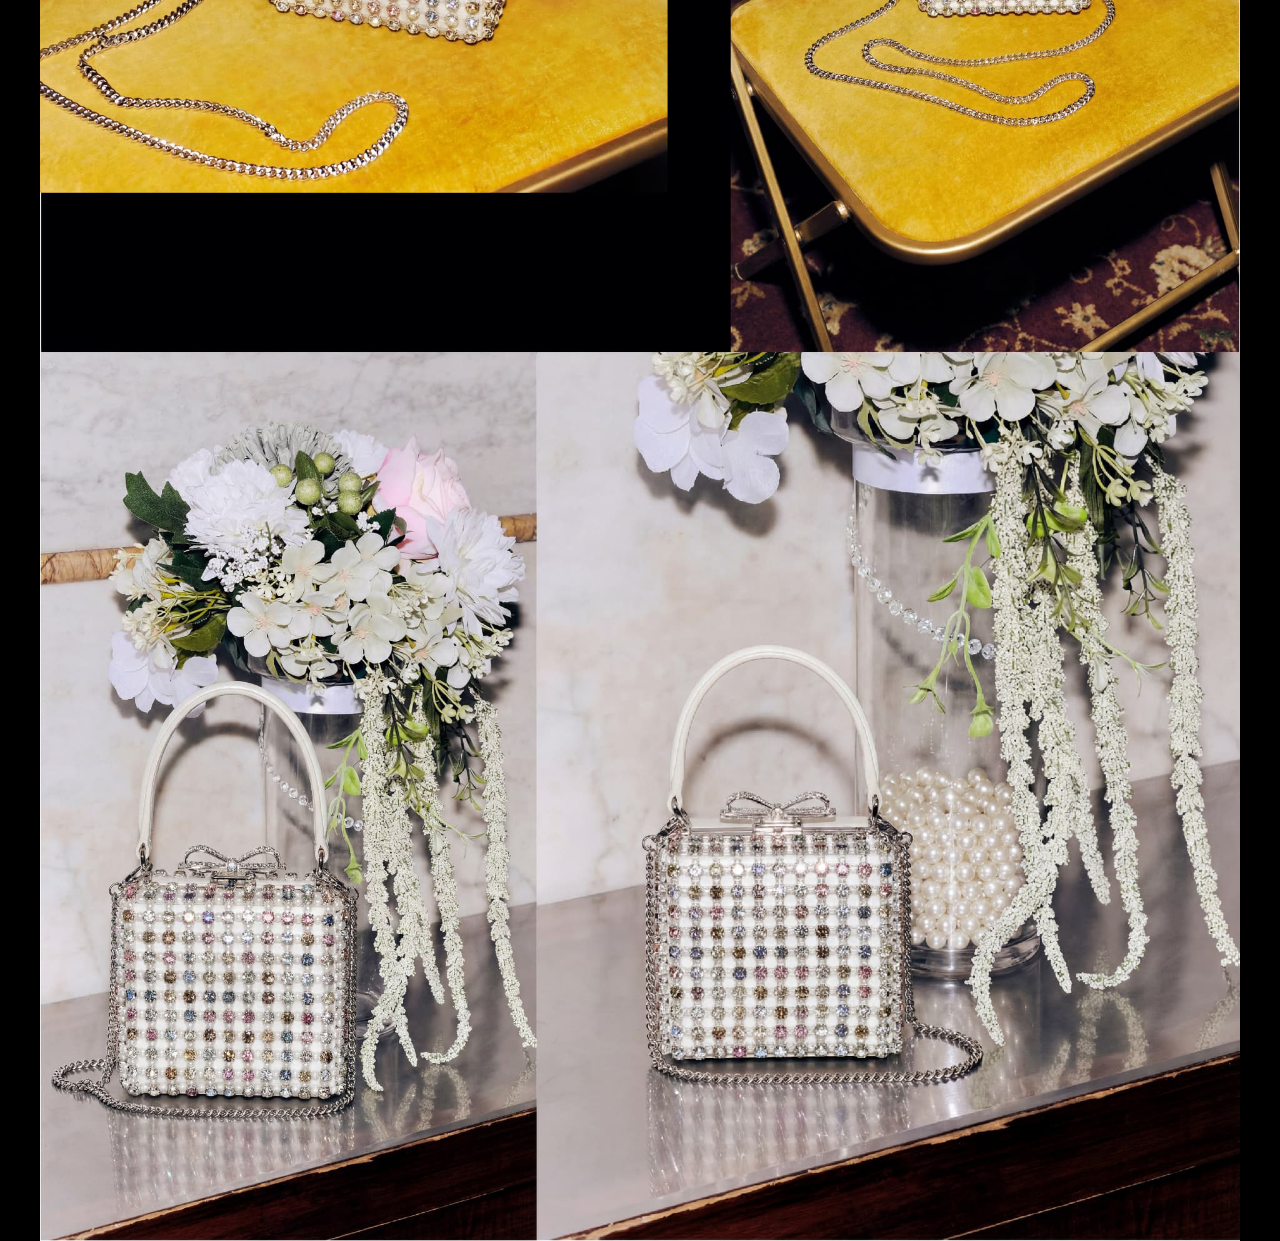
==== commit ef0a7e43: "Update: Simplify image gallery layout - Removed full-screen overlay text - Changed gallery to center" ====
--- a/index.html
+++ b/index.html
@@ -11,9 +11,9 @@
     <nav class="navbar">
         <div class="nav-brand">ICAN</div>
         <div class="nav-links">
-            <a href="#wechat">WECHAT</a>
-            <a href="#tel">TEL</a>
-            <a href="#email">EMAIL</a>
+            <a href="index.html">PROJECT</a>
+            <a href="about.html">ABOUT</a>
+            <a href="contact.html">CONTACT</a>
         </div>
     </nav>
 
